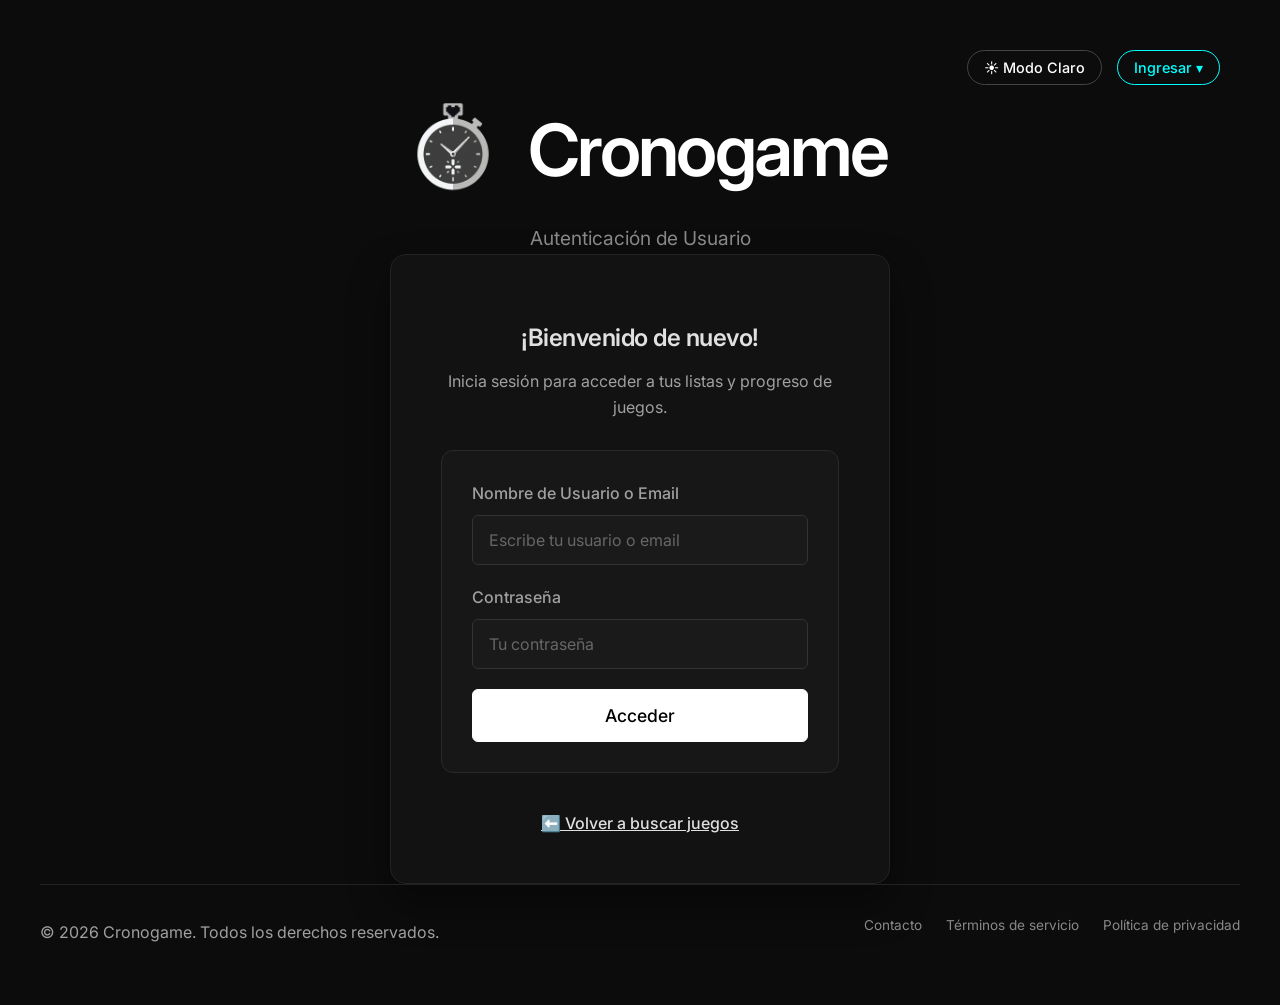
==== acceder.html @ 6d57c225 "ajustes de registro-js" ====
<!DOCTYPE html>
<html lang="es">
<!-- =============================== -->
<!-- INICIO DEL HEAD (METADATOS Y ESTILOS) -->
<!-- =============================== -->

<head>
    <meta charset="UTF-8">
    <meta name="viewport" content="width=device-width, initial-scale=1.0">
    <link rel="icon" type="image/png" href="Images/logo.png">
    <title>Acceder - Cronogame</title>
    <link rel="preconnect" href="https://fonts.googleapis.com">
    <link rel="preconnect" href="https://fonts.gstatic.com" crossorigin>
    <link href="https://fonts.googleapis.com/css2?family=Inter:wght@300;400;500;600&display=swap" rel="stylesheet">
    <link rel="stylesheet" href="css/main.css">
    <link rel="stylesheet" href="css/typography.css">
    <link rel="stylesheet" href="css/header.css">
    <link rel="stylesheet" href="css/footer.css">
    <link rel="stylesheet" href="css/theme.css">
</head>

<body>

    <!-- =============================== -->
    <!-- INICIO DEL HEADER (BARRA SUPERIOR Y LOGO) -->
    <!-- =============================== -->
    <header style="position:relative;">
        <div class="top-controls"
            style="position: absolute; top: 10px; right: 20px; display: flex; gap: 15px; align-items: center; justify-content:flex-end; z-index: 100; width:100%;">
            <button id="theme-toggle" style="position:static;">☀️ Modo Claro</button>
            <div id="header-auth-container"></div>
        </div>
        <h1 style="display:flex; justify-content:center; align-items:center; margin-top:50px;">
            <a href="index.html" class="logo-link" style="display: flex; align-items: center; gap: 15px;">
                <img src="Images/logo.png" alt="Cronogame Logo" class="main-logo">
                <span>Cronogame</span>
            </a>
        </h1>
        <p>Autenticación de Usuario</p>
    </header>

    <!-- =============================== -->
    <!-- INICIO DEL MAIN (CONTENIDO PRINCIPAL) -->
    <!-- =============================== -->
    <main class="page-content" style="max-width: 500px; margin: 0 auto; text-align:center;">
        <h2 style="margin-bottom:10px;">¡Bienvenido de nuevo!</h2>
        <p style="margin-bottom:30px;">Inicia sesión para acceder a tus listas y progreso de juegos.</p>

        <form onsubmit="return loginFormSubmit(event)"
            style="background-color:#171717; padding:30px; border-radius:12px; border:1px solid #2a2a2a; text-align:left;"
            class="light-theme-compatible" id="login-box">
            <label for="auth-username" style="display:block; margin-bottom:8px; font-weight:500;">Nombre de Usuario o
                Email</label>
            <input type="text" id="auth-username" placeholder="Escribe tu usuario o email" required
                style="width:100%; box-sizing:border-box; margin-bottom:20px;">

            <label for="auth-password" style="display:block; margin-bottom:8px; font-weight:500;">Contraseña</label>
            <input type="password" id="auth-password" placeholder="Tu contraseña" required
                style="width:100%; box-sizing:border-box; margin-bottom:20px;">

            <button type="submit"
                style="width:100%; box-sizing:border-box; font-size:1.1rem; padding:15px;">Acceder</button>
        </form>

        <div style="margin-top: 40px; text-align: center;">
            <a href="index.html" style="color: inherit; text-decoration: underline; font-weight: 500;">⬅️ Volver a
                buscar juegos</a>
        </div>
    </main>

    <style>
        .light-theme #login-box {
            background-color: #fafafa !important;
            border-color: #eaeaea !important;
        }
    </style>

    <!-- =============================== -->
    <!-- INICIO DEL FOOTER (PIE DE PÁGINA) -->
    <!-- =============================== -->
    <footer>
        <div class="footer-info">
            <p>&copy; 2026 Cronogame. Todos los derechos reservados.</p>
        </div>
        <div class="footer-links">
            <a href="contacto.html">Contacto</a>
            <a href="terminos.html">Términos de servicio</a>
            <a href="privacidad.html">Política de privacidad</a>
        </div>
    </footer>

    <script src="js/theme.js"></script>
    <script src="js/user_data.js"></script>
    <script src="js/auth.js"></script>
</body>

</html>
---- css/main.css ----
/* =============================== */
/* ARCHIVO DE ESTILOS CSS: MAIN.CSS */
/* =============================== */
/* Minimalist Dark Theme Main & Layout */
body {
    margin: 0;
    padding: 20px 15px;
    /* Mobile safe padding */
    background-color: #0c0c0c;
    color: #e0e0e0;
    -webkit-font-smoothing: antialiased;
    -moz-osx-font-smoothing: grayscale;
    min-height: 100vh;
    display: flex;
    flex-direction: column;
    max-width: 1600px;
    width: 100%;
    margin: 0 auto;
    box-sizing: border-box;
}

main {
    background-color: #121212;
    padding: 20px;
    /* Mobile safe padding */
    border: 1px solid #222222;
    border-radius: 12px;
    box-shadow: 0 10px 20px rgba(0, 0, 0, 0.5);
    flex: 1;
    box-sizing: border-box;
}

/* Accessibility */
input:focus,
button:focus {
    outline: none;
    border-color: #666666;
}

.search-form {
    display: flex;
    flex-direction: column;
    gap: 15px;
    margin-bottom: 25px;
}

@media (min-width: 768px) {
    .search-form {
        flex-direction: row;
        align-items: center;
    }
    
    .autocomplete-wrapper {
        flex: 1;
    }
    
    .search-form button {
        height: 100%;
        padding: 14px 30px;
        white-space: nowrap;
    }
}

input {
    width: 100%;
    box-sizing: border-box;
    padding: 14px 16px;
    font-size: 1rem;
    font-family: inherit;
    background-color: #1a1a1a;
    color: #ffffff;
    border: 1px solid #333333;
    border-radius: 6px;
    transition: all 0.2s ease;
}

input::placeholder {
    color: #666666;
}

input:hover,
input:focus {
    border-color: #555555;
    background-color: #222222;
}

button {
    padding: 14px 24px;
    font-size: 1rem;
    font-family: inherit;
    background-color: #ffffff;
    color: #000000;
    border: 1px solid #ffffff;
    border-radius: 6px;
    cursor: pointer;
    font-weight: 500;
    transition: all 0.2s ease;
}

button:hover {
    background-color: #e0e0e0;
    border-color: #e0e0e0;
}

button:active {
    transform: scale(0.98);
}

#resultado {
    margin-top: 15px;
    padding: 16px;
    border: 1px solid #2a2a2a;
    border-radius: 8px;
    background-color: #171717;
    color: #cccccc;
    transition: all 0.3s ease;
    display: flex;
    flex-direction: column;
    gap: 15px;
    box-sizing: border-box;
    width: 100%;
}

#resultado:empty {
    display: none;
}

#resultado h3 {
    margin-top: 0;
    margin-bottom: 6px;
    font-size: 1.5rem;
}

#resultado p {
    margin: 0;
}

.game-cover {
    width: 100%;
    height: auto;
    aspect-ratio: 16 / 9;
    object-fit: cover;
    border-radius: 6px;
    border: 1px solid #2a2a2a;
    background-color: #111111;
    margin: 0;
}

.resultado-info {
    display: flex;
    flex-direction: column;
    flex: 1;
}

.metacritic {
    color: #00ce7a;
    font-weight: 600;
    margin: 0;
}


.scores-container {
    display: flex;
    gap: 15px;
    align-items: center;
    flex-wrap: wrap;
    margin-bottom: 8px;
}

.estimacion {
    background-color: #222222;
    padding: 12px 16px;
    border-radius: 6px;
    border-left: 4px solid #ffffff;
    margin: 15px 0;
    color: #e0e0e0;
}

.estimacion p {
    margin: 0 !important;
}

.stores-section {
    margin-top: auto;
    border-top: 1px solid #333333;
    padding-top: 15px;
}

.stores-logos {
    display: flex;
    flex-wrap: wrap;
    gap: 15px;
    margin-top: 12px;
}

.store-placeholder {
    width: 65px;
    background-color: transparent;
    display: flex;
    flex-direction: column;
    align-items: center;
    justify-content: flex-start;
    color: #a0a0a0;
    text-align: center;
    gap: 6px;
    transition: all 0.2s ease;
    text-decoration: none;
    cursor: pointer;
}

.store-placeholder:hover {
    color: #ffffff;
    transform: translateY(-2px);
}

.store-icon {
    width: 24px;
    height: 24px;
    object-fit: contain;
    opacity: 0.8;
    transition: opacity 0.2s ease;
}

.store-placeholder:hover .store-icon {
    opacity: 1;
}

.store-name {
    font-size: 0.7rem;
    font-weight: 500;
    line-height: 1.2;
}

/* --- GALLERY COMPONENT --- */
.gallery-container {
    position: relative;
    width: 100%;
    margin: 0;
    border-radius: 6px;
    overflow: hidden;
    border: 1px solid #2a2a2a;
    background-color: #111111;
    line-height: 0;
    display: block;
}

.gallery-container .game-cover {
    border: none;
    border-radius: 0;
    margin: 0;
    width: 100%;
    max-width: 100%;
    height: auto;
    object-fit: cover;
}

.gallery-btn {
    position: absolute;
    top: 50%;
    transform: translateY(-50%);
    background: rgba(0, 0, 0, 0.6) !important;
    color: white !important;
    border: 1px solid rgba(255, 255, 255, 0.2) !important;
    width: 36px;
    height: 36px;
    display: flex;
    align-items: center;
    justify-content: center;
    cursor: pointer;
    font-size: 1rem;
    border-radius: 50%;
    transition: background 0.2s;
    z-index: 10;
    padding: 0;
}

.gallery-btn:hover {
    background: rgba(0, 0, 0, 0.9) !important;
}

.gallery-btn.prev {
    left: 8px;
}

.gallery-btn.next {
    right: 8px;
}

.gallery-counter {
    position: absolute;
    bottom: 8px;
    right: 8px;
    background: rgba(0, 0, 0, 0.7);
    color: white;
    padding: 4px 8px;
    border-radius: 12px;
    font-size: 0.8rem;
    z-index: 10;
    line-height: 1;
}


/* Horizontal results card for desktop */
@media (min-width: 768px) {
    #resultado {
        flex-direction: row;
        align-items: flex-start;
        gap: 50px;
    }
    
    #resultado > .game-cover,
    #resultado > .gallery-container {
        flex: 0 0 35%;
        max-width: 35%;
    }

    .resultado-info {
        flex: 1;
        width: 100%;
    }
}

/* Full-screen desktop layout, disabling old 2-column split */
@media (min-width: 900px) {
    body {
        padding: 40px;
    }

    main {
        margin: 0 auto;
        padding: 50px;
        border-radius: 16px;
        box-shadow: 0 20px 40px rgba(0, 0, 0, 0.4);
        width: 100%;
        box-sizing: border-box;
    }

    #resultado {
        padding: 40px;
    }
}

/* Formularios y Botones Auth Base (Dark Mode Defaults) */
.auth-login-btn {
    color: #00ffff;
    border: 1px solid #00ffff;
}
.auth-login-btn:hover {
    background-color: rgba(0, 255, 255, 0.1);
}
.user-btn {
    color: #e0e0e0;
    border: 1px solid #444444;
}
.user-btn:hover {
    background-color: rgba(255, 255, 255, 0.1);
}
.logout-btn {
    color: #ff4444;
    border: 1px solid #ff4444;
}
.logout-btn:hover {
    background-color: rgba(255, 68, 68, 0.1);
}

/* --- OFFERS SECTION --- */
.offers-section {
    margin-top: 40px;
    padding-top: 30px;
    border-top: 1px solid #333333;
}

.offers-grid {
    display: grid;
    grid-template-columns: repeat(auto-fill, minmax(280px, 1fr));
    gap: 20px;
}

.offer-card {
    background-color: #1a1a1a;
    border: 1px solid #333333;
    border-radius: 8px;
    overflow: hidden;
    transition: transform 0.2s ease, box-shadow 0.2s ease;
    display: flex;
    flex-direction: column;
    text-decoration: none;
    color: inherit;
}

.offer-card:hover {
    transform: translateY(-5px);
    box-shadow: 0 10px 20px rgba(0,0,0,0.5);
    border-color: #555555;
}

.light-theme .offer-card {
    background-color: #ffffff;
    border-color: #cccccc;
}

.light-theme .offer-card:hover {
    box-shadow: 0 10px 20px rgba(0,0,0,0.1);
    border-color: #999999;
}

.offer-card img {
    width: 100%;
    height: 140px;
    object-fit: cover;
    background-color: #111111;
}

.offer-content {
    padding: 15px;
    flex: 1;
    display: flex;
    flex-direction: column;
}

.offer-title {
    margin: 0 0 10px 0;
    font-size: 1.05rem;
    font-weight: 600;
    line-height: 1.3;
}

.offer-price-row {
    margin-top: auto;
    display: flex;
    align-items: center;
    justify-content: space-between;
}

.offer-discount {
    background-color: #4c6b22;
    color: #a4d007;
    padding: 4px 8px;
    font-weight: bold;
    font-size: 0.9rem;
    border-radius: 4px;
}

.offer-prices {
    display: flex;
    flex-direction: column;
    text-align: right;
}

.offer-old-price {
    text-decoration: line-through;
    color: #777777;
    font-size: 0.8rem;
}

.offer-new-price {
    color: #ffffff;
    font-weight: bold;
    font-size: 1rem;
}

.light-theme .offer-new-price {
    color: #111111;
}
---- css/typography.css ----
/* =============================== */
/* ARCHIVO DE ESTILOS CSS: TYPOGRAPHY.CSS */
/* =============================== */
/* Minimalist Dark Theme Typography */
body {
    font-family: 'Inter', -apple-system, BlinkMacSystemFont, "Segoe UI", Roboto, Helvetica, Arial, sans-serif;
    font-size: 1rem;
    font-weight: 400;
}

h1,
h2,
h3 {
    color: #ffffff;
    font-weight: 600;
    line-height: 1.2;
    letter-spacing: -0.02em;
}

h1 {
    font-size: 2.5rem;
}

h2 {
    font-size: 1.5rem;
    color: #e0e0e0;
}

h3 {
    font-size: 1.25rem;
    color: #ffffff;
}

p,
label {
    color: #a0a0a0;
    font-size: 1rem;
    line-height: 1.6;
}

strong {
    color: #e0e0e0;
    font-weight: 600;
}
---- css/header.css ----
/* =============================== */
/* ARCHIVO DE ESTILOS CSS: HEADER.CSS */
/* =============================== */
/* Minimalist Dark Theme Header */
header {
    background-color: transparent;
    color: #ffffff;
    padding: 1rem 0;
    text-align: center;
    margin-bottom: 1rem;
    box-sizing: border-box;
    width: 100%;
}

header h1 {
    margin: 0;
    font-size: clamp(2.3rem, 8vw, 4.5rem);
    line-height: 1.1;
    letter-spacing: -0.04em;
    font-weight: 600;
}

.logo-link {
    color: inherit;
    text-decoration: none;
    transition: opacity 0.2s ease;
}

.logo-link:hover, .logo-link:focus {
    opacity: 0.8;
    outline: none;
}

header p {
    color: #888888;
    margin-top: 0.8rem;
    margin-bottom: 0;
    font-weight: 400;
    font-size: 1.1rem;
    max-width: 100%;
}

@media (min-width: 900px) {
    header {
        grid-area: header;
        margin-bottom: 0;
        padding: 0;
        text-align: center;
        width: 100%;
    }
    header p {
        font-size: 1.2rem;
        max-width: 600px;
        margin-left: auto;
        margin-right: auto;
    }
    
    header h1 {
        justify-content: center !important;
    }
}

.main-logo {
    height: 80px;
    width: auto;
    max-width: 100%;
    object-fit: contain;
    display: block;
}

@media (min-width: 900px) {
    .main-logo {
        height: 120px;
    }
}
---- css/footer.css ----
/* =============================== */
/* ARCHIVO DE ESTILOS CSS: FOOTER.CSS */
/* =============================== */
/* Minimalist Dark Theme Footer */
footer {
    background-color: transparent;
    color: #666666; 
    text-align: left;
    padding: 2rem 0 1rem 0;
    margin-top: 4rem;
    border-top: 1px solid #222222;
    font-size: 0.85rem;
    display: flex;
    justify-content: space-between;
    align-items: flex-start;
    flex-wrap: wrap;
    gap: 1.5rem;
    width: 100%;
}

.footer-info p {
    margin: 0.2rem 0;
}

.footer-info a {
    color: #a0a0a0;
    text-decoration: none;
    transition: color 0.2s ease;
}

.footer-info a:hover, .footer-info a:focus {
    color: #ffffff;
}

.footer-links {
    display: flex;
    gap: 1.5rem;
    flex-wrap: wrap;
}

.footer-links a {
    color: #888888;
    text-decoration: none;
    transition: color 0.2s ease;
}

.footer-links a:hover, .footer-links a:focus {
    color: #ffffff;
}

@media (max-width: 768px) {
    footer {
        flex-direction: column;
        text-align: center;
        align-items: center;
    }
}

@media (min-width: 900px) {
    footer {
        grid-area: footer;
        margin-top: 0;
    }
}
---- css/theme.css ----
/* =============================== */
/* ARCHIVO DE ESTILOS CSS: THEME.CSS */
/* =============================== */
/* --- LIGHT THEME OVERRIDES --- */
.light-theme body {
    background-color: #f4f5f7 !important;
    background-image: none !important;
    color: #333333 !important;
}

/* Forzar que la tipografía blanca nativa pase a oscura */
.light-theme h1,
.light-theme h2,
.light-theme h3,
.light-theme h4,
.light-theme h5,
.light-theme h6 {
    color: #111111 !important;
}

.light-theme p,
.light-theme label {
    color: #444444 !important;
}

.light-theme strong {
    color: #000000 !important;
}

.light-theme header {
    color: #111111 !important;
}

.light-theme main.page-content,
.light-theme main {
    background-color: #ffffff !important;
    border-color: #dddddd !important;
    box-shadow: 0 10px 30px rgba(0, 0, 0, 0.05) !important;
}

.light-theme header h1 a {
    color: #111111 !important;
}

.light-theme header p {
    color: #666666 !important;
}

.light-theme input {
    background-color: #ffffff !important;
    color: #111111 !important;
    border-color: #cccccc !important;
}

.light-theme input::placeholder {
    color: #888888 !important;
}

.light-theme input:focus {
    border-color: #111111 !important;
    box-shadow: 0 0 0 3px rgba(17, 17, 17, 0.2) !important;
}

/* El botón calcular y normales (no el de toggle) */
.light-theme button:not(#theme-toggle) {
    background-color: #111111 !important;
    color: #ffffff !important;
    border-color: #111111 !important;
}

.light-theme button:not(#theme-toggle):hover {
    background-color: #333333 !important;
}

/* Theme Toggle Button */
#theme-toggle {
    background: transparent;
    color: inherit;
    border: 1px solid #444;
    padding: 8px 16px;
    border-radius: 20px;
    font-size: 0.9rem;
    cursor: pointer;
    transition: all 0.2s;
    position: absolute;
    top: 20px;
    right: 20px;
}
.light-theme #theme-toggle {
    border-color: #ccc;
}
#theme-toggle:hover {
    background-color: rgba(255,255,255,0.1);
}
.light-theme #theme-toggle:hover {
    background-color: rgba(0,0,0,0.05);
}

.light-theme #resultado, .light-theme .resultado-item {
    background-color: #fafafa !important;
    border-color: #eaeaea !important;
    color: #333333 !important;
}

.light-theme .estimacion {
    background-color: #f4f5f7 !important;
    border-left-color: #111111 !important;
    color: #222222 !important;
}

.light-theme .store-placeholder {
    background-color: #f9f9f9 !important;
    border-color: #cccccc !important;
    color: #555555 !important;
}

.light-theme .store-placeholder:hover {
    color: #111111 !important;
    border-color: #999999 !important;
}

/* Filtro negro para los logos SVG en modo claro */
.light-theme .store-icon {
    filter: brightness(0) !important; 
}

.light-theme footer, .light-theme .footer-info p, .light-theme .footer-links a {
    color: #555555 !important;
    border-color: #dddddd !important;
}

.light-theme .footer-links a:hover {
    color: #111111 !important;
}

/* SPINNER Y AUTOCOMPLETADO */
.spinner-container {
    display: flex;
    flex-direction: column;
    align-items: center;
    margin: 20px 0;
}

.loader {
    border: 4px solid #f3f3f3;
    border-top: 4px solid #3498db;
    border-radius: 50%;
    width: 30px;
    height: 30px;
    animation: spin 1s linear infinite;
}

.light-theme .loader {
    border: 4px solid #e0e0e0;
    border-top: 4px solid #111111;
}

@keyframes spin {
    0% { transform: rotate(0deg); }
    100% { transform: rotate(360deg); }
}

.autocomplete-wrapper {
    position: relative;
    width: 100%;
}

.autocomplete-items {
    position: absolute;
    top: 100%;
    left: 0;
    right: 0;
    border: 1px solid #333;
    border-top: none;
    z-index: 99;
    background-color: #1a1a1a;
    border-radius: 0 0 6px 6px;
    overflow: hidden;
    max-height: 250px;
    overflow-y: auto;
    box-shadow: 0 10px 20px rgba(0,0,0,0.5);
}

.light-theme .autocomplete-items {
    background-color: #ffffff;
    border-color: #cccccc;
    box-shadow: 0 10px 20px rgba(0,0,0,0.1);
}

.autocomplete-item {
    padding: 12px 16px;
    cursor: pointer;
    border-bottom: 1px solid #2a2a2a;
    transition: background-color 0.2s;
    font-size: 0.95rem;
    text-align: left;
}

.light-theme .autocomplete-item {
    border-bottom: 1px solid #eeeeee;
}

.autocomplete-item:hover, .autocomplete-item.autocomplete-active {
    background-color: #333333;
}

.light-theme .autocomplete-item:hover, .light-theme .autocomplete-item.autocomplete-active {
    background-color: #f0f0f0;
}

.ver-mas-btn {
    display: inline-block;
    margin-top: 20px;
    padding: 10px 20px;
    background-color: transparent;
    color: #00ffff;
    border: 1px solid #00ffff;
    border-radius: 6px;
    text-decoration: none;
    text-align: center;
    transition: all 0.2s;
    width: 100%;
    box-sizing: border-box;
}

.ver-mas-btn:hover {
    background-color: rgba(0,255,255,0.1);
}

.light-theme .ver-mas-btn {
    color: #111111;
    border-color: #111111;
}

.light-theme .ver-mas-btn:hover {
    background-color: rgba(17, 17, 17, 0.1);
}

.light-theme .text-secondary {
    color: #666666 !important;
}

.light-theme .text-primary {
    color: #111111 !important;
}

.light-theme .no-image-placeholder {
    background-color: #eeeeee !important;
    color: #555555 !important;
}

/* Modales y Botón Agregar a Lista */
.add-to-list-btn {
    background-color: transparent !important;
    border: 1px solid #00ce7a !important;
    color: #00ce7a !important;
    padding: 10px 15px;
    border-radius: 6px;
    cursor: pointer;
    font-weight: 500;
    transition: all 0.2s;
    margin-top: 15px;
    width: 100%;
}
.add-to-list-btn:hover {
    background-color: rgba(0, 206, 122, 0.1) !important;
}
.light-theme .add-to-list-btn {
    border-color: #111111 !important;
    color: #111111 !important;
}
.light-theme .add-to-list-btn:hover {
    background-color: rgba(17, 17, 17, 0.1) !important;
    color: #000000 !important;
}

.dynamic-link-btn {
    background-color: #ffffff;
    color: #000000 !important;
}
.light-theme .dynamic-link-btn {
    background-color: #111111 !important;
    color: #ffffff !important;
}

.light-theme #add-game-modal .modal-content {
    background: #ffffff !important;
    border-color: #cccccc !important;
    color: #111111 !important;
}
.light-theme #add-game-modal select, .light-theme #add-game-modal button.close-btn {
    background: #f4f5f7 !important;
    color: #333333 !important;
    border-color: #cccccc !important;
}

/* Auth buttons light override */
.light-theme .auth-login-btn {
    color: #111111 !important;
    border-color: #111111 !important;
}
.light-theme .auth-login-btn:hover {
    background-color: rgba(17, 17, 17, 0.05) !important;
}
.light-theme .user-btn {
    color: #111111 !important;
    border-color: #cccccc !important;
}
.light-theme .user-btn:hover {
    background-color: rgba(0, 0, 0, 0.05) !important;
}
.light-theme .logout-btn {
    color: #d32f2f !important;
    border-color: #d32f2f !important;
}
.light-theme .logout-btn:hover {
    background-color: rgba(211, 47, 47, 0.1) !important;
}

/* Ajustes específicos para formularios con apariencia oscura dentro de páginas claras */
.light-theme .light-theme-compatible {
    background-color: #ffffff !important;
    color: #222222 !important;
    border-color: #e6e6e6 !important;
    box-shadow: 0 10px 20px rgba(0,0,0,0.05) !important;
}
.light-theme .light-theme-compatible label,
.light-theme .light-theme-compatible p {
    color: #444444 !important;
}
.light-theme .light-theme-compatible input,
.light-theme .light-theme-compatible textarea,
.light-theme .light-theme-compatible select {
    background-color: #ffffff !important;
    color: #111111 !important;
    border-color: #cccccc !important;
}
.light-theme .light-theme-compatible input::placeholder {
    color: #888888 !important;
}
.light-theme .light-theme-compatible button {
    background-color: #111111 !important;
    color: #ffffff !important;
    border-color: #111111 !important;
}
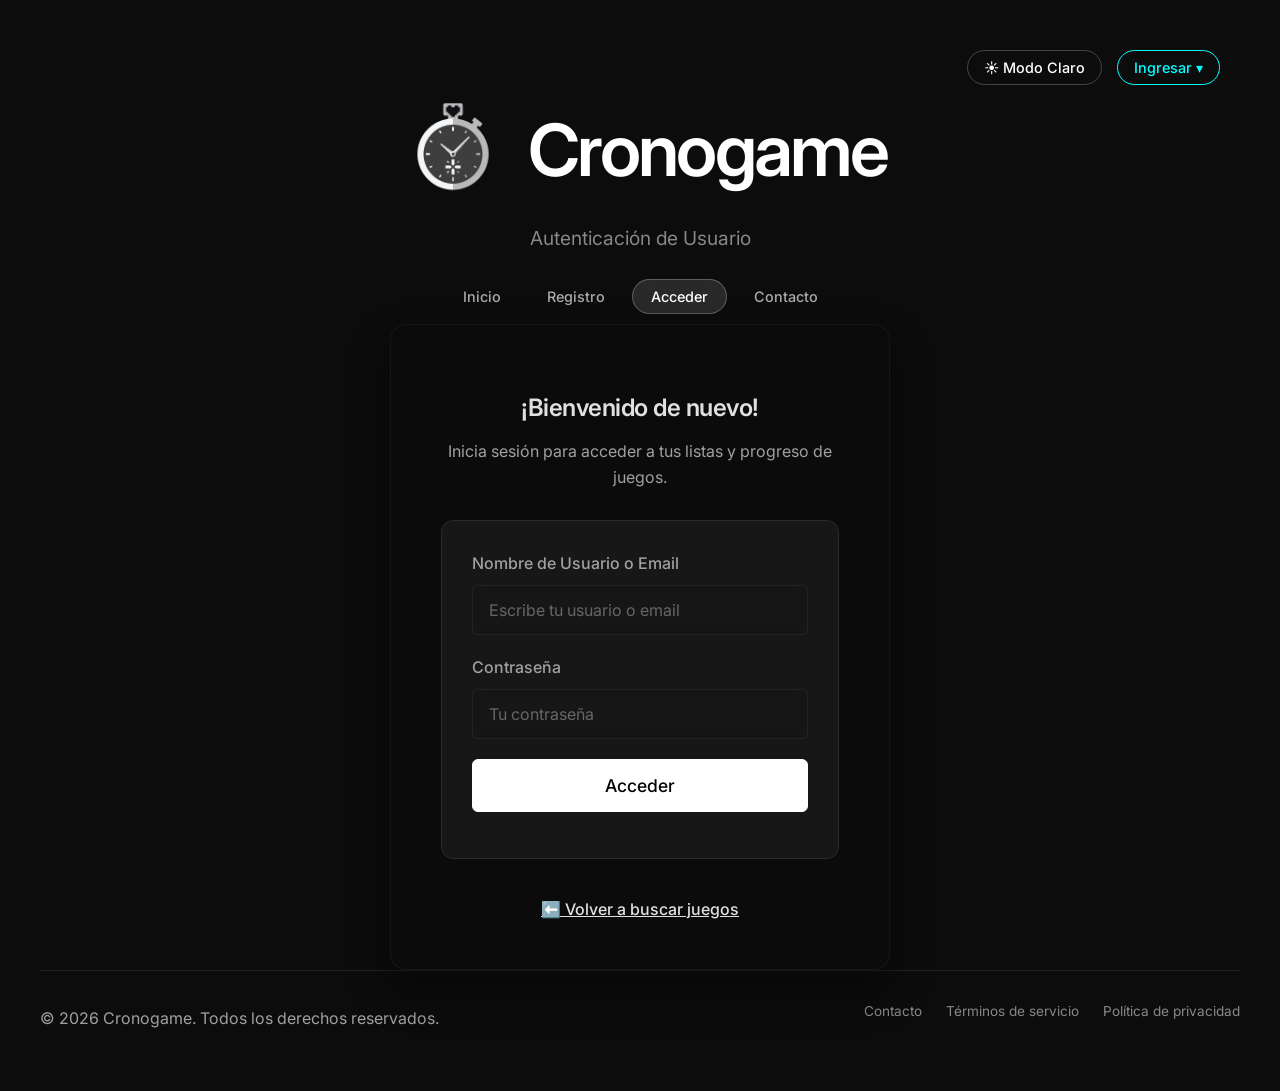
==== commit a020ed6b: "Final (ahora si de verdad)" ====
--- a/acceder.html
+++ b/acceder.html
@@ -37,35 +37,53 @@
             </a>
         </h1>
         <p>Autenticación de Usuario</p>
+
+        <!-- =============================== -->
+        <!-- NAV - NAVEGACIÓN PRINCIPAL -->
+        <!-- =============================== -->
+        <nav class="nav-principal" aria-label="Navegación principal">
+            <a href="index.html" class="nav-link">Inicio</a>
+            <a href="registro.html" class="nav-link">Registro</a>
+            <a href="acceder.html" class="nav-link activo">Acceder</a>
+            <a href="contacto.html" class="nav-link">Contacto</a>
+        </nav>
     </header>
 
     <!-- =============================== -->
     <!-- INICIO DEL MAIN (CONTENIDO PRINCIPAL) -->
     <!-- =============================== -->
     <main class="page-content" style="max-width: 500px; margin: 0 auto; text-align:center;">
-        <h2 style="margin-bottom:10px;">¡Bienvenido de nuevo!</h2>
-        <p style="margin-bottom:30px;">Inicia sesión para acceder a tus listas y progreso de juegos.</p>
+        <!-- =============================== -->
+        <!-- SECTION: FORMULARIO DE LOGIN -->
+        <!-- =============================== -->
+        <section id="login-section">
+            <h2 style="margin-bottom:10px;">¡Bienvenido de nuevo!</h2>
+            <p style="margin-bottom:30px;">Inicia sesión para acceder a tus listas y progreso de juegos.</p>
 
-        <form onsubmit="return loginFormSubmit(event)"
-            style="background-color:#171717; padding:30px; border-radius:12px; border:1px solid #2a2a2a; text-align:left;"
-            class="light-theme-compatible" id="login-box">
-            <label for="auth-username" style="display:block; margin-bottom:8px; font-weight:500;">Nombre de Usuario o
-                Email</label>
-            <input type="text" id="auth-username" placeholder="Escribe tu usuario o email" required
-                style="width:100%; box-sizing:border-box; margin-bottom:20px;">
+            <form onsubmit="return loginFormSubmit(event)"
+                style="background-color:#171717; padding:30px; border-radius:12px; border:1px solid #2a2a2a; text-align:left;"
+                class="light-theme-compatible" id="login-box">
 
-            <label for="auth-password" style="display:block; margin-bottom:8px; font-weight:500;">Contraseña</label>
-            <input type="password" id="auth-password" placeholder="Tu contraseña" required
-                style="width:100%; box-sizing:border-box; margin-bottom:20px;">
+                <label for="auth-username" style="display:block; margin-bottom:8px; font-weight:500;">Nombre de Usuario o
+                    Email</label>
+                <input type="text" id="auth-username" placeholder="Escribe tu usuario o email" required
+                    style="width:100%; box-sizing:border-box; margin-bottom:20px;">
 
-            <button type="submit"
-                style="width:100%; box-sizing:border-box; font-size:1.1rem; padding:15px;">Acceder</button>
-        </form>
+                <label for="auth-password" style="display:block; margin-bottom:8px; font-weight:500;">Contraseña</label>
+                <input type="password" id="auth-password" placeholder="Tu contraseña" required
+                    style="width:100%; box-sizing:border-box; margin-bottom:20px;">
 
-        <div style="margin-top: 40px; text-align: center;">
-            <a href="index.html" style="color: inherit; text-decoration: underline; font-weight: 500;">⬅️ Volver a
-                buscar juegos</a>
-        </div>
+                <button type="submit"
+                    style="width:100%; box-sizing:border-box; font-size:1.1rem; padding:15px;">Acceder</button>
+
+                <p id="login-mensaje" style="margin-top:12px;"></p>
+            </form>
+
+            <div style="margin-top: 40px; text-align: center;">
+                <a href="index.html" style="color: inherit; text-decoration: underline; font-weight: 500;">⬅️ Volver a
+                    buscar juegos</a>
+            </div>
+        </section>
     </main>
 
     <style>
@@ -91,6 +109,7 @@
 
     <script src="js/theme.js"></script>
     <script src="js/user_data.js"></script>
+    <script src="js/validacion.js"></script>
     <script src="js/auth.js"></script>
 </body>
 
--- a/css/main.css
+++ b/css/main.css
@@ -20,12 +20,14 @@
 }
 
 main {
-    background-color: #121212;
+    background-color: rgba(18, 18, 18, 0.01);
+    backdrop-filter: blur(12px);
+    -webkit-backdrop-filter: blur(12px);
     padding: 20px;
     /* Mobile safe padding */
-    border: 1px solid #222222;
+    border: 1px solid rgba(34, 34, 34, 0.5);
     border-radius: 12px;
-    box-shadow: 0 10px 20px rgba(0, 0, 0, 0.5);
+    box-shadow: 0 10px 30px rgba(0, 0, 0, 0.5);
     flex: 1;
     box-sizing: border-box;
 }
@@ -67,9 +69,11 @@
     padding: 14px 16px;
     font-size: 1rem;
     font-family: inherit;
-    background-color: #1a1a1a;
-    color: #ffffff;
-    border: 1px solid #333333;
+    background-color: rgba(26, 26, 26, 0.01);
+    backdrop-filter: blur(5px);
+    -webkit-backdrop-filter: blur(5px);
+    color: #ffffff;
+    border: 1px solid rgba(51, 51, 51, 0.5);
     border-radius: 6px;
     transition: all 0.2s ease;
 }
@@ -81,7 +85,7 @@
 input:hover,
 input:focus {
     border-color: #555555;
-    background-color: #222222;
+    background-color: rgba(34, 34, 34, 0.01);
 }
 
 button {
@@ -461,4 +465,326 @@
 
 .light-theme .offer-new-price {
     color: #111111;
+}
+
+/* =============================== */
+/* NAV - NAVEGACIÓN PRINCIPAL      */
+/* =============================== */
+.nav-principal {
+    display: flex;
+    justify-content: center;
+    gap: 8px;
+    margin-top: 15px;
+    padding: 10px 0;
+    flex-wrap: wrap;
+}
+
+.nav-link {
+    color: #aaaaaa;
+    text-decoration: none;
+    padding: 8px 18px;
+    border-radius: 20px;
+    font-size: 0.9rem;
+    font-weight: 500;
+    transition: all 0.2s ease;
+    border: 1px solid transparent;
+}
+
+.nav-link:hover {
+    color: #ffffff;
+    background-color: rgba(255, 255, 255, 0.08);
+    border-color: rgba(255, 255, 255, 0.15);
+}
+
+.nav-link.activo {
+    color: #ffffff;
+    background-color: rgba(255, 255, 255, 0.12);
+    border-color: rgba(255, 255, 255, 0.25);
+}
+
+.light-theme .nav-link {
+    color: #666666;
+}
+
+.light-theme .nav-link:hover {
+    color: #111111;
+    background-color: rgba(0, 0, 0, 0.06);
+    border-color: rgba(0, 0, 0, 0.1);
+}
+
+.light-theme .nav-link.activo {
+    color: #111111;
+    background-color: rgba(0, 0, 0, 0.08);
+    border-color: rgba(0, 0, 0, 0.15);
+}
+
+/* =============================== */
+/* CARRUSEL DE IMÁGENES             */
+/* =============================== */
+#carrusel-section {
+    margin-top: 40px;
+    padding-top: 30px;
+    border-top: 1px solid #333333;
+}
+
+#carrusel-section h2 {
+    margin-bottom: 20px;
+}
+
+/* Tabs de categorías */
+.carrusel-tabs {
+    display: flex;
+    justify-content: center;
+    gap: 10px;
+    margin-bottom: 25px;
+    flex-wrap: wrap;
+}
+
+.carrusel-tab {
+    padding: 10px 20px;
+    font-size: 0.85rem;
+    font-weight: 500;
+    background-color: transparent;
+    color: #aaaaaa;
+    border: 1px solid #333333;
+    border-radius: 25px;
+    cursor: pointer;
+    transition: all 0.25s ease;
+}
+
+.carrusel-tab:hover {
+    color: #ffffff;
+    border-color: #555555;
+    background-color: rgba(255, 255, 255, 0.05);
+}
+
+.carrusel-tab.activo {
+    color: #ffffff;
+    border-color: #00ffff;
+    background-color: rgba(0, 255, 255, 0.08);
+}
+
+.light-theme .carrusel-tab {
+    color: #666666;
+    border-color: #cccccc;
+}
+
+.light-theme .carrusel-tab:hover {
+    color: #111111;
+    border-color: #999999;
+}
+
+.light-theme .carrusel-tab.activo {
+    color: #111111;
+    border-color: #0066cc;
+    background-color: rgba(0, 102, 204, 0.08);
+}
+
+/* Contenedor del carrusel */
+.carrusel-contenedor {
+    position: relative;
+    width: 100%;
+    max-width: 900px;
+    margin: 0 auto;
+    border-radius: 12px;
+    overflow: hidden;
+    background-color: #111111;
+    border: 1px solid #2a2a2a;
+    min-height: 300px;
+}
+
+/* Slide principal */
+.carrusel-slide {
+    position: relative;
+    width: 100%;
+    aspect-ratio: 16 / 7;
+    overflow: hidden;
+    display: flex;
+    align-items: center;
+    justify-content: center;
+}
+
+.carrusel-slide img {
+    width: 100%;
+    height: 100%;
+    object-fit: cover;
+    transition: opacity 0.4s ease;
+}
+
+/* Overlay con info del juego */
+.carrusel-overlay {
+    position: absolute;
+    bottom: 0;
+    left: 0;
+    right: 0;
+    padding: 30px 25px 20px;
+    background: linear-gradient(transparent, rgba(0, 0, 0, 0.85));
+    color: #ffffff;
+    pointer-events: none;
+}
+
+.carrusel-overlay h3 {
+    margin: 0 0 5px 0;
+    font-size: 1.4rem;
+    font-weight: 600;
+    text-shadow: 0 2px 4px rgba(0,0,0,0.5);
+}
+
+.carrusel-overlay p {
+    margin: 0;
+    font-size: 0.9rem;
+    color: #cccccc;
+    text-shadow: 0 1px 3px rgba(0,0,0,0.5);
+}
+
+/* Botones anterior/siguiente */
+.carrusel-btn {
+    position: absolute;
+    top: 50%;
+    transform: translateY(-50%);
+    background: rgba(0, 0, 0, 0.6) !important;
+    color: #ffffff !important;
+    border: 1px solid rgba(255, 255, 255, 0.2) !important;
+    padding: 12px 16px !important;
+    font-size: 0.85rem;
+    border-radius: 8px;
+    cursor: pointer;
+    z-index: 10;
+    transition: all 0.2s ease;
+    backdrop-filter: blur(4px);
+}
+
+.carrusel-btn:hover {
+    background: rgba(0, 0, 0, 0.85) !important;
+    border-color: rgba(255, 255, 255, 0.4) !important;
+}
+
+.carrusel-prev {
+    left: 12px;
+}
+
+.carrusel-next {
+    right: 12px;
+}
+
+/* Loading state */
+.carrusel-loading {
+    display: flex;
+    flex-direction: column;
+    align-items: center;
+    justify-content: center;
+    padding: 60px 20px;
+    color: #888888;
+}
+
+.carrusel-loading .loader {
+    width: 36px;
+    height: 36px;
+    border: 3px solid #333;
+    border-top-color: #00ffff;
+    border-radius: 50%;
+    animation: spin 0.8s linear infinite;
+}
+
+@keyframes spin {
+    to { transform: rotate(360deg); }
+}
+
+/* Indicadores de posición (dots) */
+.carrusel-indicadores {
+    display: flex;
+    justify-content: center;
+    gap: 8px;
+    padding: 15px 0;
+}
+
+.carrusel-dot {
+    width: 10px;
+    height: 10px;
+    border-radius: 50%;
+    background-color: #333333;
+    border: none;
+    cursor: pointer;
+    transition: all 0.25s ease;
+    padding: 0;
+}
+
+.carrusel-dot:hover {
+    background-color: #666666;
+}
+
+.carrusel-dot.activo {
+    background-color: #00ffff;
+    transform: scale(1.2);
+}
+
+.light-theme .carrusel-dot {
+    background-color: #cccccc;
+}
+
+.light-theme .carrusel-dot.activo {
+    background-color: #0066cc;
+}
+
+/* Responsive carrusel */
+@media (max-width: 768px) {
+    .carrusel-slide {
+        aspect-ratio: 16 / 9;
+    }
+
+    .carrusel-btn {
+        padding: 8px 10px !important;
+        font-size: 0.75rem;
+    }
+
+    .carrusel-overlay h3 {
+        font-size: 1.1rem;
+    }
+
+    .carrusel-tabs {
+        gap: 6px;
+    }
+
+    .carrusel-tab {
+        padding: 8px 14px;
+        font-size: 0.78rem;
+    }
+}
+
+/* =============================== */
+/* TEXTAREA (FORMULARIO CONTACTO)  */
+/* =============================== */
+textarea {
+    font-family: inherit;
+    font-size: 1rem;
+    color: #ffffff;
+    background-color: rgba(26, 26, 26, 0.01);
+    backdrop-filter: blur(5px);
+    -webkit-backdrop-filter: blur(5px);
+    border: 1px solid rgba(51, 51, 51, 0.5);
+    border-radius: 6px;
+    transition: all 0.2s ease;
+}
+
+textarea::placeholder {
+    color: #666666;
+}
+
+textarea:hover,
+textarea:focus {
+    border-color: #555555;
+    background-color: rgba(34, 34, 34, 0.01);
+    outline: none;
+}
+
+.light-theme textarea {
+    color: #111111;
+    background-color: #fafafa;
+    border-color: #cccccc;
+}
+
+.light-theme textarea:hover,
+.light-theme textarea:focus {
+    border-color: #999999;
+    background-color: #ffffff;
 }
--- a/css/theme.css
+++ b/css/theme.css
@@ -33,8 +33,10 @@
 
 .light-theme main.page-content,
 .light-theme main {
-    background-color: #ffffff !important;
-    border-color: #dddddd !important;
+    background-color: rgba(255, 255, 255, 0.01) !important;
+    backdrop-filter: blur(12px) !important;
+    -webkit-backdrop-filter: blur(12px) !important;
+    border-color: rgba(221, 221, 221, 0.5) !important;
     box-shadow: 0 10px 30px rgba(0, 0, 0, 0.05) !important;
 }
 
@@ -47,9 +49,11 @@
 }
 
 .light-theme input {
-    background-color: #ffffff !important;
-    color: #111111 !important;
-    border-color: #cccccc !important;
+    background-color: rgba(255, 255, 255, 0.01) !important;
+    backdrop-filter: blur(5px) !important;
+    -webkit-backdrop-filter: blur(5px) !important;
+    color: #111111 !important;
+    border-color: rgba(204, 204, 204, 0.5) !important;
 }
 
 .light-theme input::placeholder {
